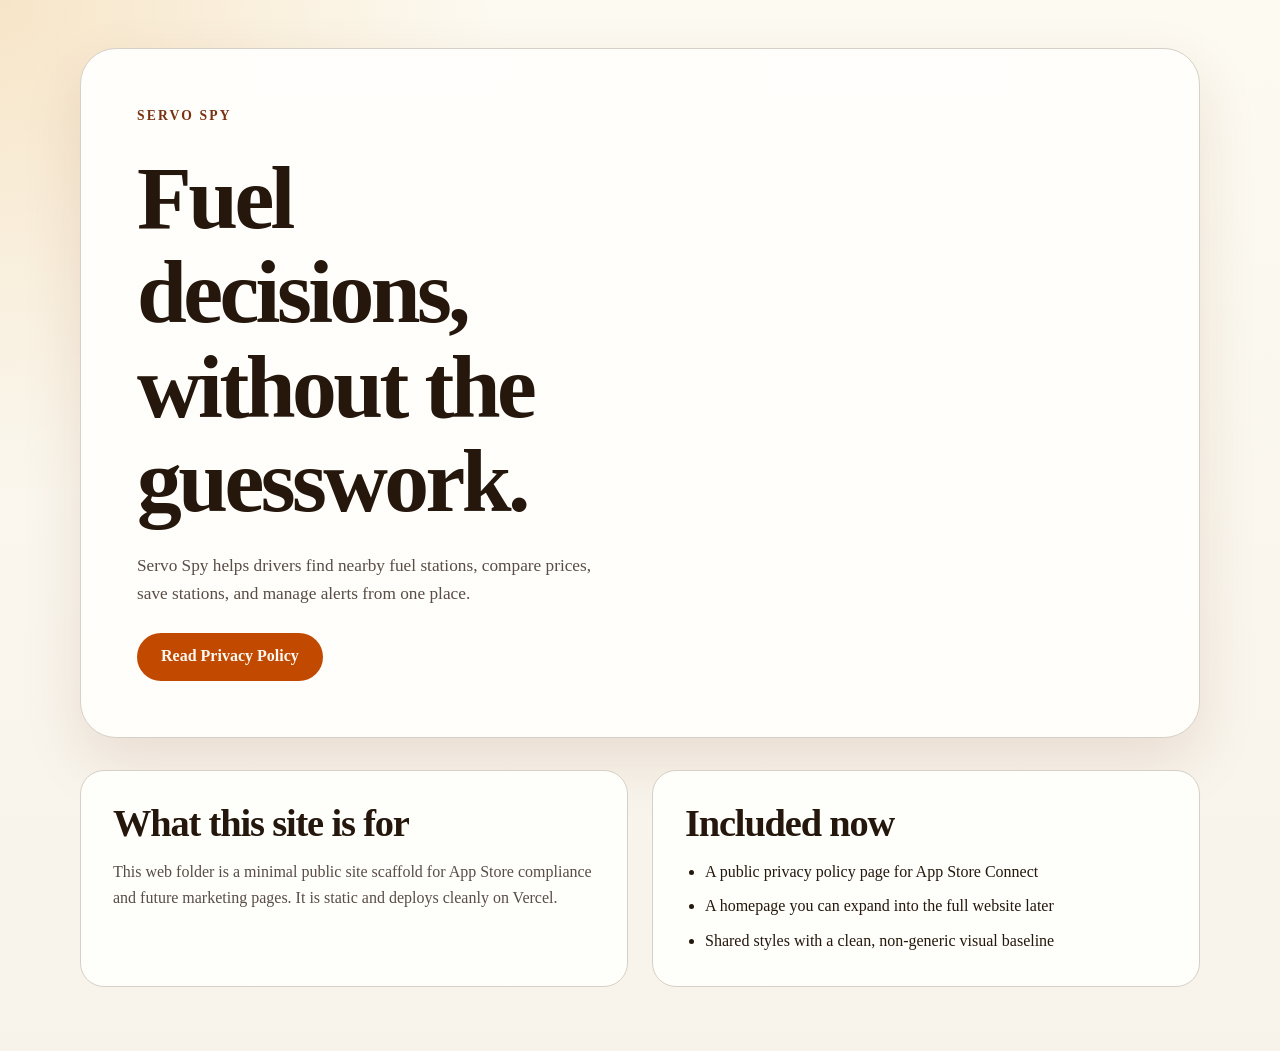
==== index.html @ 7a02cd4e "chore: scaffold static site and privacy policy" ====
<!doctype html>
<html lang="en">
  <head>
    <meta charset="utf-8" />
    <meta name="viewport" content="width=device-width, initial-scale=1" />
    <title>Servo Spy</title>
    <meta
      name="description"
      content="Servo Spy helps drivers find nearby fuel stations, compare prices, save favourites, and manage alerts."
    />
    <link rel="stylesheet" href="./styles.css" />
  </head>
  <body>
    <div class="page-shell">
      <header class="hero">
        <p class="eyebrow">Servo Spy</p>
        <h1>Fuel decisions, without the guesswork.</h1>
        <p class="lede">  
          Servo Spy helps drivers find nearby fuel stations, compare prices, save stations, and manage
          alerts from one place.
        </p>
        <div class="hero-actions">
          <a class="button button-primary" href="./privacy.html">Read Privacy Policy</a>
        </div>
      </header>

      <main class="content-grid">
        <section class="card">
          <h2>What this site is for</h2>
          <p>
            This web folder is a minimal public site scaffold for App Store compliance and future
            marketing pages. It is static and deploys cleanly on Vercel.
          </p>
        </section>

        <section class="card">
          <h2>Included now</h2>
          <ul class="list">
            <li>A public privacy policy page for App Store Connect</li>
            <li>A homepage you can expand into the full website later</li>
            <li>Shared styles with a clean, non-generic visual baseline</li>
          </ul>
        </section>
      </main>
    </div>
  </body>
</html>
---- styles.css ----
:root {
  color-scheme: light;
  --bg: oklch(0.98 0.01 95);
  --surface: oklch(0.995 0.004 95);
  --surface-strong: oklch(0.94 0.02 84);
  --ink: oklch(0.22 0.03 58);
  --ink-soft: oklch(0.43 0.02 58);
  --line: oklch(0.86 0.015 78);
  --accent: oklch(0.56 0.17 45);
  --accent-deep: oklch(0.41 0.11 42);
  --shadow: 0 24px 60px color-mix(in oklab, var(--accent-deep) 12%, transparent);
  --space-1: 4px;
  --space-2: 8px;
  --space-3: 12px;
  --space-4: 16px;
  --space-5: 24px;
  --space-6: 32px;
  --space-7: 48px;
  --space-8: 64px;
  --radius-sm: 14px;
  --radius-md: 24px;
  --radius-lg: 36px;
  --max: 1120px;
}

* {
  box-sizing: border-box;
}

html {
  background:
    radial-gradient(circle at top left, oklch(0.9 0.06 78 / 0.65), transparent 30%),
    linear-gradient(180deg, oklch(0.985 0.012 94), oklch(0.965 0.012 84));
  min-height: 100%;
}

body {
  margin: 0;
  color: var(--ink);
  font-family: Georgia, "Times New Roman", serif;
  line-height: 1.65;
}

a {
  color: inherit;
}

.page-shell {
  width: min(calc(100% - 32px), var(--max));
  margin: 0 auto;
  padding: var(--space-7) 0 var(--space-8);
}

.page-shell-policy {
  width: min(calc(100% - 32px), 960px);
}

.hero,
.policy-header {
  padding: clamp(28px, 5vw, 56px);
  border: 1px solid var(--line);
  border-radius: var(--radius-lg);
  background:
    linear-gradient(180deg, color-mix(in oklab, var(--surface) 86%, white), var(--surface)),
    var(--surface);
  box-shadow: var(--shadow);
}

.hero {
  display: grid;
  gap: var(--space-5);
}

.eyebrow {
  margin: 0;
  color: var(--accent-deep);
  font-size: 0.85rem;
  font-weight: 700;
  letter-spacing: 0.16em;
  text-transform: uppercase;
}

h1,
h2,
h3 {
  margin: 0;
  font-weight: 700;
  line-height: 1.05;
}

h1 {
  max-width: 11ch;
  font-size: clamp(3rem, 7vw, 6rem);
  letter-spacing: -0.04em;
}

h2 {
  font-size: clamp(1.7rem, 3vw, 2.4rem);
  letter-spacing: -0.03em;
}

h3 {
  font-size: 1.1rem;
  margin-top: var(--space-5);
}

.lede {
  max-width: 56ch;
  margin: 0;
  color: var(--ink-soft);
  font-size: 1.08rem;
}

.hero-actions {
  display: flex;
  flex-wrap: wrap;
  gap: var(--space-3);
}

.button {
  display: inline-flex;
  align-items: center;
  justify-content: center;
  min-height: 48px;
  padding: 0 var(--space-5);
  border-radius: 999px;
  text-decoration: none;
  font-weight: 700;
}

.button-primary {
  background: var(--accent);
  color: oklch(0.98 0.01 90);
}

.content-grid {
  display: grid;
  grid-template-columns: repeat(auto-fit, minmax(280px, 1fr));
  gap: var(--space-5);
  margin-top: var(--space-6);
}

.card {
  padding: var(--space-6);
  border: 1px solid var(--line);
  border-radius: var(--radius-md);
  background: color-mix(in oklab, var(--surface) 92%, white);
}

.card p,
.policy p,
.policy li {
  max-width: 72ch;
  color: var(--ink-soft);
}

.list {
  margin: var(--space-4) 0 0;
  padding-left: 1.25rem;
}

.list li + li {
  margin-top: var(--space-2);
}

.policy-layout {
  margin-top: var(--space-6);
}

.policy {
  display: grid;
  gap: var(--space-6);
  padding: clamp(28px, 4vw, 48px);
  border: 1px solid var(--line);
  border-radius: var(--radius-lg);
  background: color-mix(in oklab, var(--surface) 95%, white);
  box-shadow: var(--shadow);
}

.policy section {
  display: grid;
  gap: var(--space-3);
}

.policy-meta {
  margin-top: var(--space-2);
}

.back-link {
  text-decoration: none;
  font-weight: 700;
}

.note {
  font-size: 0.96rem;
}

@media (max-width: 720px) {
  .page-shell {
    width: min(calc(100% - 20px), var(--max));
    padding: var(--space-5) 0 var(--space-7);
  }

  .hero,
  .policy-header,
  .policy,
  .card {
    padding: 24px;
    border-radius: 28px;
  }

  h1 {
    max-width: 12ch;
    font-size: clamp(2.5rem, 14vw, 4rem);
  }
}
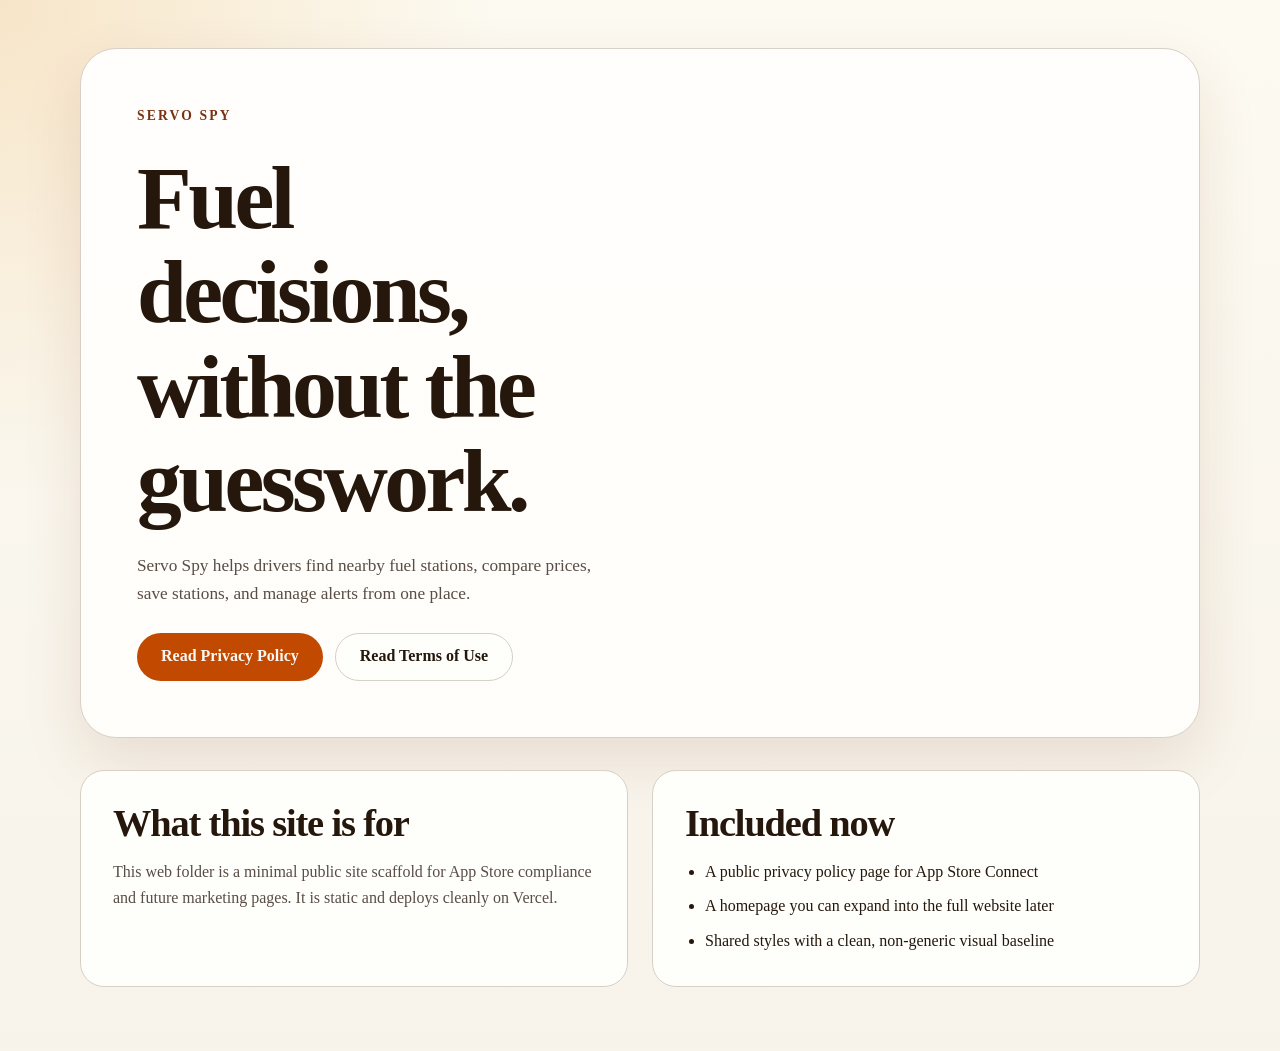
==== commit 5f601526: "feat: add terms of use page" ====
--- a/index.html
+++ b/index.html
@@ -21,6 +21,7 @@
         </p>
         <div class="hero-actions">
           <a class="button button-primary" href="./privacy.html">Read Privacy Policy</a>
+          <a class="button button-secondary" href="./terms.html">Read Terms of Use</a>
         </div>
       </header>
 
--- a/styles.css
+++ b/styles.css
@@ -133,6 +133,12 @@
   color: oklch(0.98 0.01 90);
 }
 
+.button-secondary {
+  border: 1px solid var(--line);
+  background: color-mix(in oklab, var(--surface) 92%, white);
+  color: var(--ink);
+}
+
 .content-grid {
   display: grid;
   grid-template-columns: repeat(auto-fit, minmax(280px, 1fr));
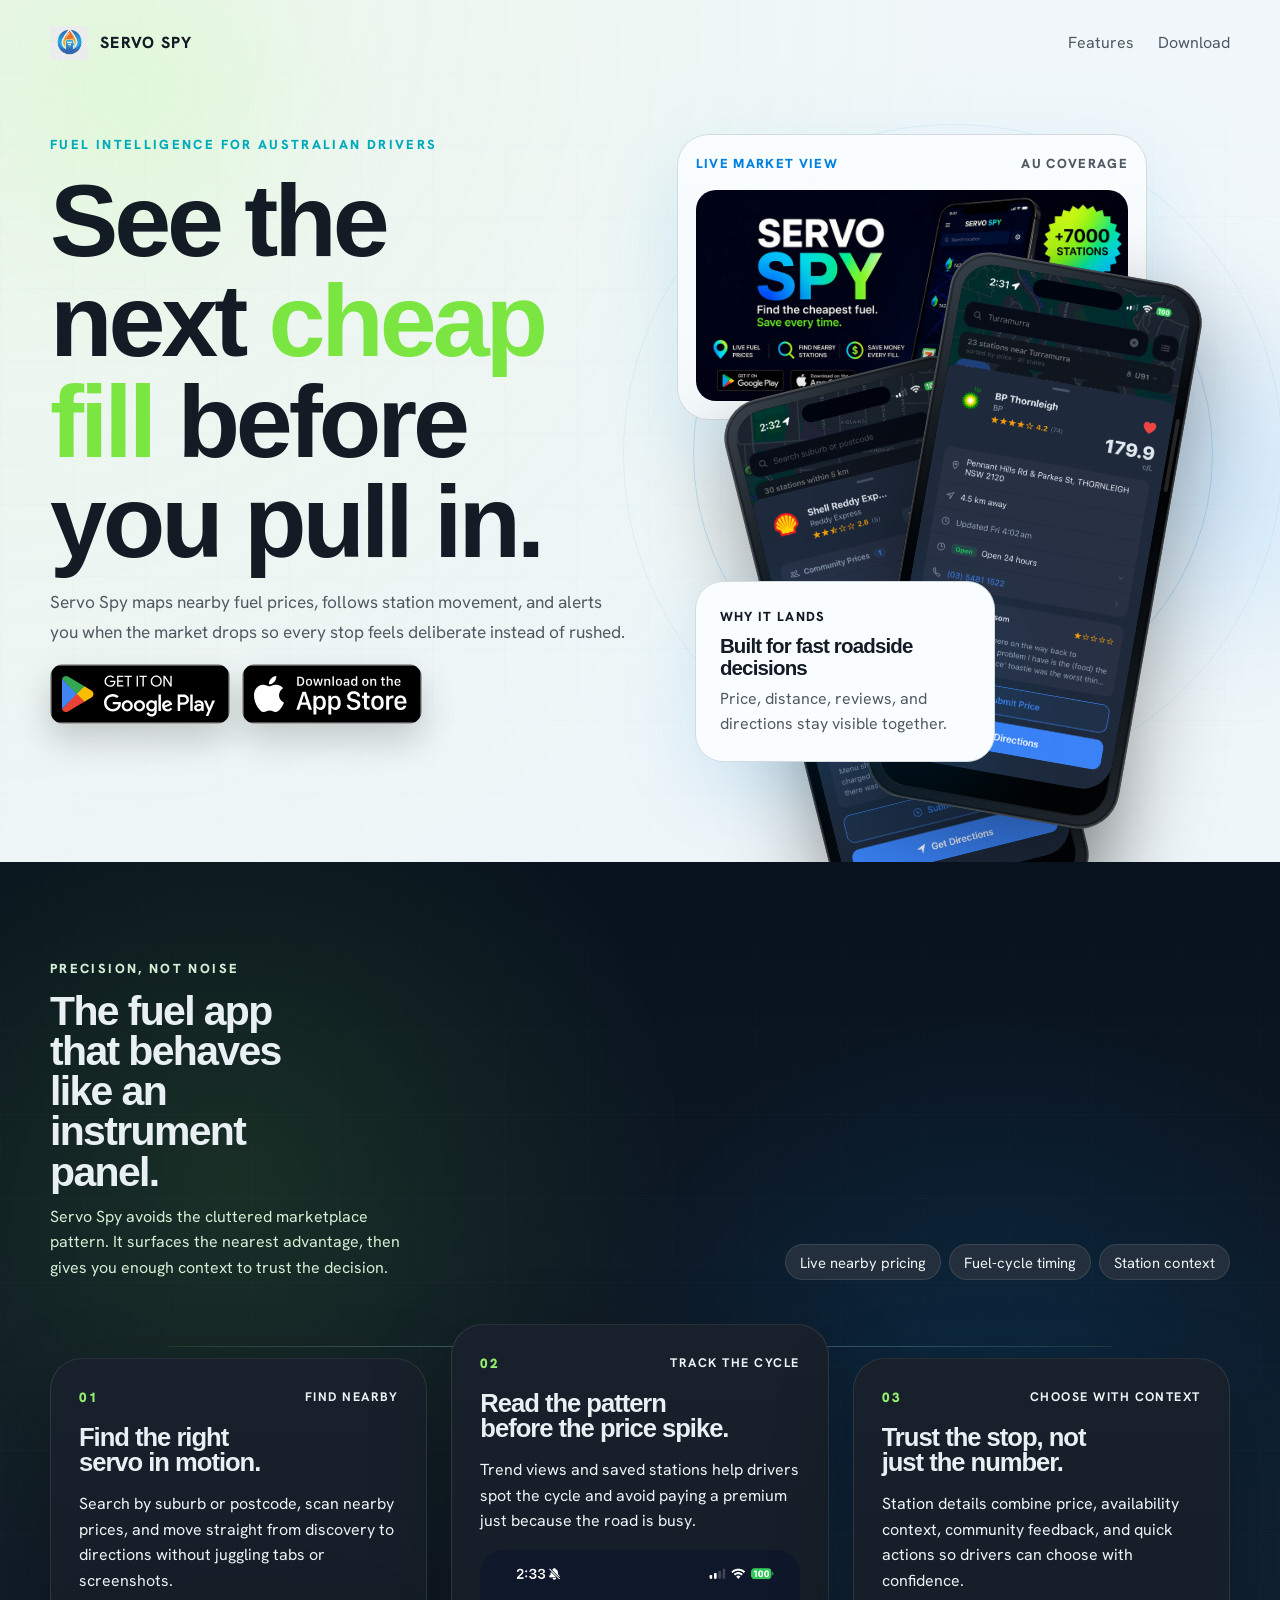
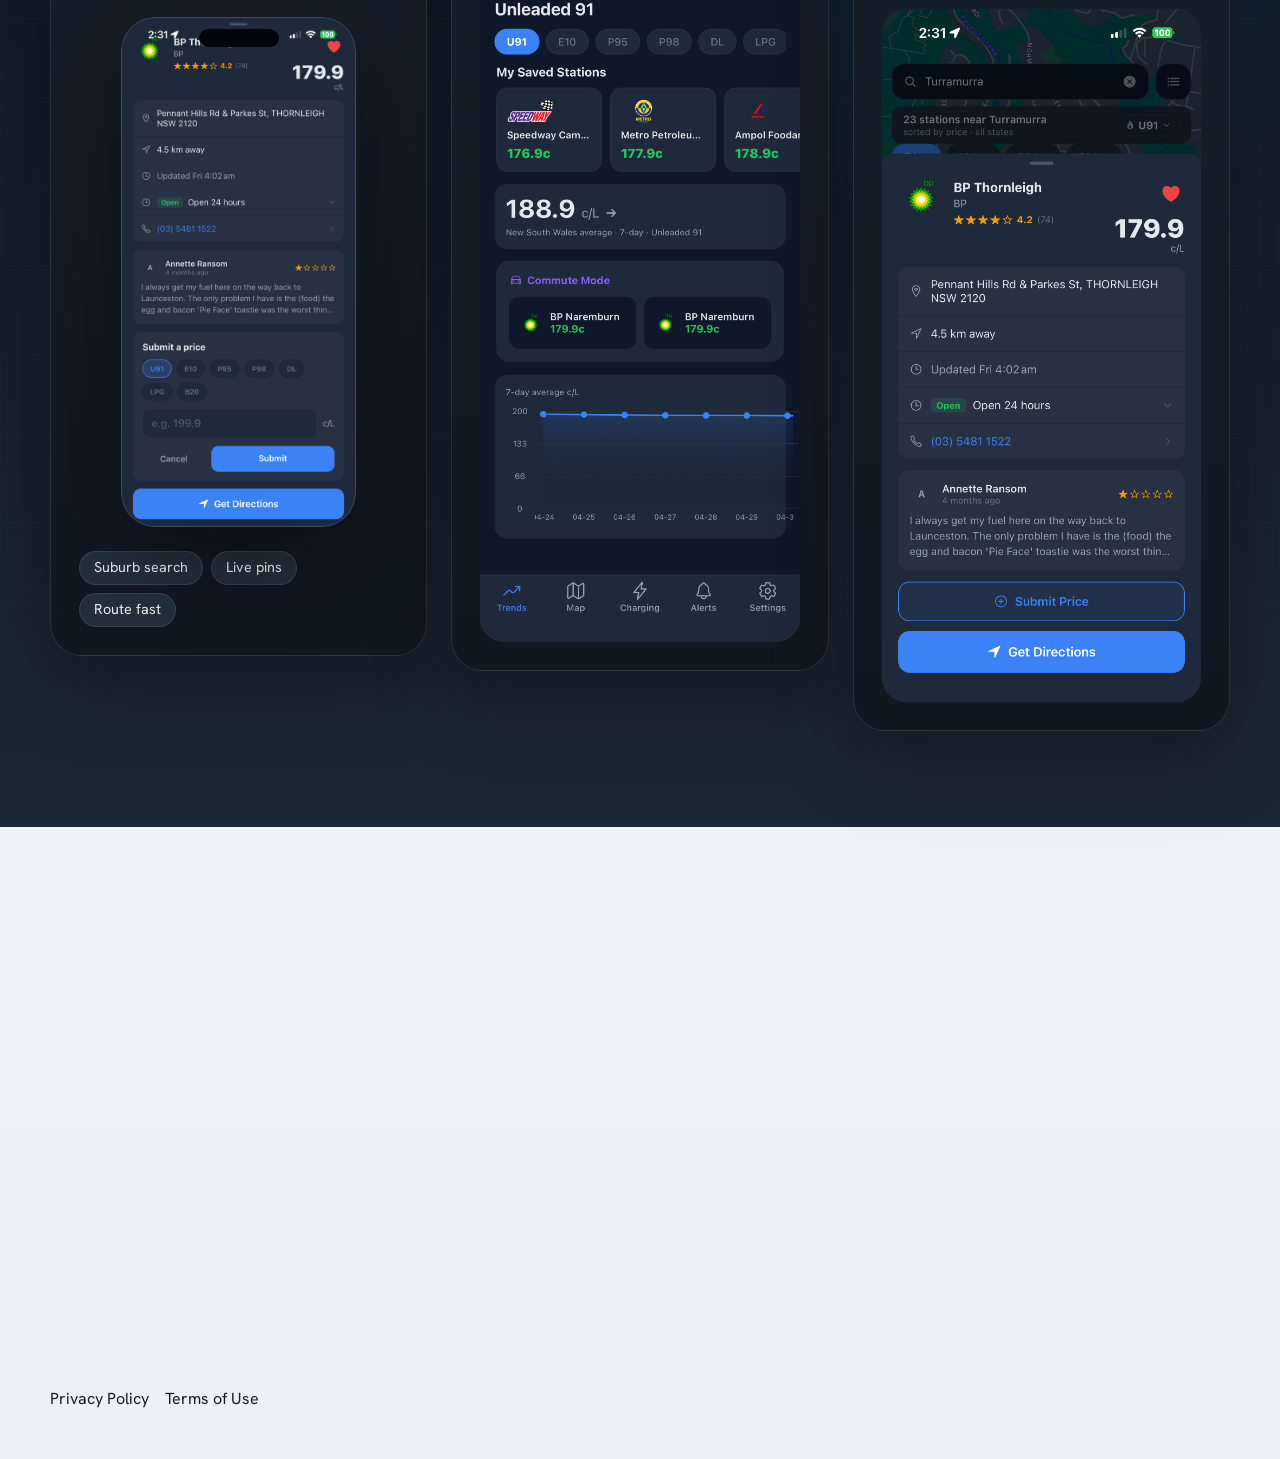
==== commit c0d0ff4a: "Build Servo Spy landing page" ====
--- a/index.html
+++ b/index.html
@@ -3,46 +3,252 @@
   <head>
     <meta charset="utf-8" />
     <meta name="viewport" content="width=device-width, initial-scale=1" />
-    <title>Servo Spy</title>
+    <title>Servo Spy | Find Cheaper Fuel Across Australia</title>
     <meta
       name="description"
-      content="Servo Spy helps drivers find nearby fuel stations, compare prices, save favourites, and manage alerts."
+      content="Servo Spy helps Australian drivers compare nearby fuel prices, watch market movement, and catch price drops before the next fill."
+    />
+    <meta property="og:title" content="Servo Spy" />
+    <meta
+      property="og:description"
+      content="Fuel intelligence for Australian drivers. Compare nearby stations, track price movement, and save on every fill."
+    />
+    <meta property="og:image" content="./media/cover-graph.png" />
+    <link rel="preconnect" href="https://fonts.googleapis.com" />
+    <link rel="preconnect" href="https://fonts.gstatic.com" crossorigin />
+    <link
+      href="https://fonts.googleapis.com/css2?family=Archivo+Expanded:wght@600;700;800&amp;family=Hanken+Grotesk:wght@400;500;600;700;800&amp;display=swap"
+      rel="stylesheet"
     />
     <link rel="stylesheet" href="./styles.css" />
   </head>
-  <body>
-    <div class="page-shell">
-      <header class="hero">
-        <p class="eyebrow">Servo Spy</p>
-        <h1>Fuel decisions, without the guesswork.</h1>
-        <p class="lede">  
-          Servo Spy helps drivers find nearby fuel stations, compare prices, save stations, and manage
-          alerts from one place.
-        </p>
-        <div class="hero-actions">
-          <a class="button button-primary" href="./privacy.html">Read Privacy Policy</a>
-          <a class="button button-secondary" href="./terms.html">Read Terms of Use</a>
-        </div>
-      </header>
-
-      <main class="content-grid">
-        <section class="card">
-          <h2>What this site is for</h2>
-          <p>
-            This web folder is a minimal public site scaffold for App Store compliance and future
-            marketing pages. It is static and deploys cleanly on Vercel.
+  <body class="landing-body">
+    <div class="site-chrome" aria-hidden="true">
+      <div class="site-glow site-glow-a"></div>
+      <div class="site-glow site-glow-b"></div>
+      <div class="site-grid"></div>
+    </div>
+
+    <header class="topbar page-shell">
+      <a class="brand" href="./index.html" aria-label="Servo Spy home">
+        <img src="./media/servo-logo.png" alt="" />
+        <span>SERVO SPY</span>
+      </a>
+      <nav class="topnav" aria-label="Primary">
+        <a href="#features">Features</a>
+        <a href="#download">Download</a>
+      </nav>
+    </header>
+
+    <main>
+      <section class="hero page-shell">
+        <div class="hero-copy" data-reveal>
+          <p class="eyebrow">Fuel intelligence for Australian drivers</p>
+          <h1>
+            See the next
+            <span class="accent-line">cheap fill</span>
+            before you pull in.
+          </h1>
+          <p class="lede">
+            Servo Spy maps nearby fuel prices, follows station movement, and alerts you when the
+            market drops so every stop feels deliberate instead of rushed.
           </p>
-        </section>
-
-        <section class="card">
-          <h2>Included now</h2>
-          <ul class="list">
-            <li>A public privacy policy page for App Store Connect</li>
-            <li>A homepage you can expand into the full website later</li>
-            <li>Shared styles with a clean, non-generic visual baseline</li>
-          </ul>
-        </section>
-      </main>
-    </div>
+
+          <div class="store-group" id="download">
+            <a
+              class="store-badge-link"
+              href="https://play.google.com/store/apps/details?id=com.servostation.app"
+              target="_blank"
+              rel="noreferrer"
+              aria-label="Get Servo Spy on Google Play"
+            >
+              <img src="./badges/playstore.svg" alt="Get it on Google Play" />
+            </a>
+            <a
+              class="store-badge-link"
+              href="#app-store"
+              aria-label="Download Servo Spy on the App Store"
+              title="Replace with the final App Store listing URL before launch"
+            >
+              <img src="./badges/appstore.svg" alt="Download on the App Store" />
+            </a>
+          </div>
+        </div>
+
+        <div class="hero-visual" data-tilt data-reveal>
+          <div class="hero-orbit orbit-a"></div>
+          <div class="hero-orbit orbit-b"></div>
+
+          <article class="signal-card signal-card-cover">
+            <div class="signal-header">
+              <span class="signal-pill">Live market view</span>
+              <span class="signal-meta">AU coverage</span>
+            </div>
+            <img src="./media/cover-graph.png" alt="Servo Spy cover graphic" />
+          </article>
+
+          <div class="hero-device-stage" aria-hidden="true">
+            <figure class="device-shell device-shell-left">
+              <div class="device-rail"></div>
+              <div class="device-notch"></div>
+              <div class="device-screen">
+                <img
+                  src="./media/screen-community-price.png"
+                  alt="Servo Spy screen showing community fuel prices and station information"
+                />
+              </div>
+            </figure>
+
+            <figure class="device-shell device-shell-right">
+              <div class="device-rail"></div>
+              <div class="device-notch"></div>
+              <div class="device-screen">
+                <img
+                  src="./media/screen-station-detail.png"
+                  alt="Servo Spy station detail screen showing pricing, reviews, and directions"
+                />
+              </div>
+            </figure>
+          </div>
+
+          <div class="micro-card micro-card-trust">
+            <span class="micro-label">Why it lands</span>
+            <strong>Built for fast roadside decisions</strong>
+            <p>Price, distance, reviews, and directions stay visible together.</p>
+          </div>
+        </div>
+      </section>
+
+      <section class="section section-dark" id="features">
+        <div class="page-shell feature-intro feature-intro-compact" data-reveal>
+          <div class="feature-intro-copy">
+            <p class="eyebrow">Precision, not noise</p>
+            <h2>The fuel app that behaves like an instrument panel.</h2>
+            <p>
+              Servo Spy avoids the cluttered marketplace pattern. It surfaces the nearest
+              advantage, then gives you enough context to trust the decision.
+            </p>
+          </div>
+          <div class="feature-intro-points" aria-hidden="true">
+            <span>Live nearby pricing</span>
+            <span>Fuel-cycle timing</span>
+            <span>Station context</span>
+          </div>
+        </div>
+
+        <div class="page-shell feature-sequence" data-reveal>
+          <div class="feature-sequence-line" aria-hidden="true"></div>
+
+          <article class="feature-step feature-step-map">
+            <div class="feature-step-head">
+              <span class="feature-step-num">01</span>
+              <span class="feature-step-tag">Find nearby</span>
+            </div>
+            <h3>Find the right servo in motion.</h3>
+            <p>
+              Search by suburb or postcode, scan nearby prices, and move straight from discovery
+              to directions without juggling tabs or screenshots.
+            </p>
+            <figure class="feature-phone-frame">
+              <div class="device device-phone">
+                <div class="device-chrome"></div>
+                <img
+                  src="./media/screen-map-search.png"
+                  alt="Servo Spy map search screen with nearby station prices"
+                />
+              </div>
+            </figure>
+            <div class="feature-step-footer">
+              <span>Suburb search</span>
+              <span>Live pins</span>
+              <span>Route fast</span>
+            </div>
+          </article>
+
+          <article class="feature-step feature-step-trends">
+            <div class="feature-step-head">
+              <span class="feature-step-num">02</span>
+              <span class="feature-step-tag">Track the cycle</span>
+            </div>
+            <h3>Read the pattern before the price spike.</h3>
+            <p>
+              Trend views and saved stations help drivers spot the cycle and avoid paying a
+              premium just because the road is busy.
+            </p>
+            <div class="feature-tablet-frame">
+              <img
+                src="./media/screen-trends.png"
+                alt="Servo Spy trends screen showing saved stations and pricing trends"
+              />
+            </div>
+          </article>
+
+          <article class="feature-step feature-step-map">
+            <div class="feature-step-head">
+              <span class="feature-step-num">03</span>
+              <span class="feature-step-tag">Choose with context</span>
+            </div>
+            <h3>Trust the stop, not just the number.</h3>
+            <p>
+              Station details combine price, availability context, community feedback, and quick
+              actions so drivers can choose with confidence.
+            </p>
+           
+            <div class="feature-mini-shot">
+              <img
+                src="./media/screen-station-detail.png"
+                alt="Servo Spy station detail screen showing pricing, reviews, and directions"
+              />
+            </div>
+          </article>
+        </div>
+      </section>
+
+      <section class="cta-section" id="download">
+        <div class="page-shell download-stage">
+        
+
+          <div class="cta-shell" data-reveal>
+            <div class="cta-copy">
+              <p class="eyebrow">Download Servo Spy</p>
+              <h2>Fuel savings feel better when the decision is already made.</h2>
+              <p class="lede">
+                Put live prices, station context, and price-drop awareness in your pocket before
+                the next refill.
+              </p>
+            </div>
+            <div class="cta-actions">
+              <a
+                class="store-badge-link"
+                href="https://play.google.com/store/apps/details?id=com.servostation.app"
+                target="_blank"
+                rel="noreferrer"
+                aria-label="Get Servo Spy on Google Play"
+              >
+                <img src="./badges/playstore.svg" alt="Get it on Google Play" />
+              </a>
+              <a
+                class="store-badge-link"
+                href="#app-store"
+                aria-label="Download Servo Spy on the App Store"
+                title="Replace with the final App Store listing URL before launch"
+              >
+                <img src="./badges/appstore.svg" alt="Download on the App Store" />
+              </a>
+            </div>
+          </div>
+        </div>
+      </section>
+    </main>
+
+    <footer class="footer page-shell">
+      
+      <nav class="footer-nav" aria-label="Legal">
+        <a href="./privacy.html">Privacy Policy</a>
+        <a href="./terms.html">Terms of Use</a>
+      </nav>
+    </footer>
+
+    <script src="./landing.js"></script>
   </body>
 </html>
--- a/styles.css
+++ b/styles.css
@@ -1,14 +1,25 @@
 :root {
   color-scheme: light;
-  --bg: oklch(0.98 0.01 95);
-  --surface: oklch(0.995 0.004 95);
-  --surface-strong: oklch(0.94 0.02 84);
-  --ink: oklch(0.22 0.03 58);
-  --ink-soft: oklch(0.43 0.02 58);
-  --line: oklch(0.86 0.015 78);
-  --accent: oklch(0.56 0.17 45);
-  --accent-deep: oklch(0.41 0.11 42);
-  --shadow: 0 24px 60px color-mix(in oklab, var(--accent-deep) 12%, transparent);
+  --bg: oklch(0.972 0.008 228);
+  --bg-soft: oklch(0.955 0.01 228);
+  --surface: oklch(0.992 0.004 228);
+  --surface-strong: oklch(0.27 0.03 252);
+  --surface-stronger: oklch(0.18 0.028 252);
+  --surface-panel: oklch(0.22 0.024 252);
+  --ink: oklch(0.22 0.022 250);
+  --ink-soft: oklch(0.46 0.018 248);
+  --ink-inverse: oklch(0.95 0.01 220);
+  --line: oklch(0.87 0.011 228);
+  --line-strong: oklch(0.38 0.026 248 / 0.55);
+  --petrol-blue: oklch(0.58 0.19 244);
+  --signal-green: oklch(0.83 0.22 137);
+  --signal-orange: oklch(0.73 0.19 58);
+  --signal-lime: oklch(0.89 0.2 128);
+  --shadow-soft: 0 30px 80px color-mix(in oklab, var(--petrol-blue) 13%, transparent);
+  --shadow-panel: 0 28px 90px color-mix(in oklab, black 36%, transparent);
+  --radius-sm: 18px;
+  --radius-md: 28px;
+  --radius-lg: 40px;
   --space-1: 4px;
   --space-2: 8px;
   --space-3: 12px;
@@ -17,10 +28,8 @@
   --space-6: 32px;
   --space-7: 48px;
   --space-8: 64px;
-  --radius-sm: 14px;
-  --radius-md: 24px;
-  --radius-lg: 36px;
-  --max: 1120px;
+  --space-9: 96px;
+  --max: 1180px;
 }
 
 * {
@@ -28,145 +37,885 @@
 }
 
 html {
+  min-height: 100%;
+  scroll-behavior: smooth;
   background:
-    radial-gradient(circle at top left, oklch(0.9 0.06 78 / 0.65), transparent 30%),
-    linear-gradient(180deg, oklch(0.985 0.012 94), oklch(0.965 0.012 84));
-  min-height: 100%;
+    radial-gradient(circle at top left, color-mix(in oklab, var(--signal-lime) 10%, transparent), transparent 30%),
+    linear-gradient(180deg, var(--bg), var(--bg-soft));
 }
 
 body {
   margin: 0;
+  min-height: 100%;
   color: var(--ink);
-  font-family: Georgia, "Times New Roman", serif;
-  line-height: 1.65;
+  font-family: "Hanken Grotesk", sans-serif;
+  line-height: 1.6;
+  background: transparent;
+}
+
+img {
+  display: block;
+  max-width: 100%;
 }
 
 a {
   color: inherit;
-}
-
-.page-shell {
-  width: min(calc(100% - 32px), var(--max));
-  margin: 0 auto;
-  padding: var(--space-7) 0 var(--space-8);
-}
-
-.page-shell-policy {
-  width: min(calc(100% - 32px), 960px);
-}
-
-.hero,
-.policy-header {
-  padding: clamp(28px, 5vw, 56px);
-  border: 1px solid var(--line);
-  border-radius: var(--radius-lg);
-  background:
-    linear-gradient(180deg, color-mix(in oklab, var(--surface) 86%, white), var(--surface)),
-    var(--surface);
-  box-shadow: var(--shadow);
-}
-
-.hero {
-  display: grid;
-  gap: var(--space-5);
-}
-
-.eyebrow {
-  margin: 0;
-  color: var(--accent-deep);
-  font-size: 0.85rem;
-  font-weight: 700;
-  letter-spacing: 0.16em;
-  text-transform: uppercase;
 }
 
 h1,
 h2,
 h3 {
   margin: 0;
+  font-family: "Archivo Expanded", sans-serif;
   font-weight: 700;
-  line-height: 1.05;
-}
-
-h1 {
-  max-width: 11ch;
-  font-size: clamp(3rem, 7vw, 6rem);
+  line-height: 0.98;
   letter-spacing: -0.04em;
-}
-
-h2 {
-  font-size: clamp(1.7rem, 3vw, 2.4rem);
-  letter-spacing: -0.03em;
-}
-
-h3 {
-  font-size: 1.1rem;
-  margin-top: var(--space-5);
+  text-wrap: balance;
+}
+
+p {
+  margin: 0;
+}
+
+.page-shell {
+  position: relative;
+  width: min(calc(100% - 32px), var(--max));
+  margin: 0 auto;
+}
+
+.landing-body {
+  overflow-x: clip;
+}
+
+.site-chrome {
+  position: fixed;
+  inset: 0;
+  z-index: -1;
+  overflow: clip;
+  pointer-events: none;
+}
+
+.site-glow {
+  position: absolute;
+  border-radius: 999px;
+  filter: blur(42px);
+  opacity: 0.7;
+}
+
+.site-glow-a {
+  top: -120px;
+  left: -80px;
+  width: 420px;
+  height: 420px;
+  background: radial-gradient(circle, color-mix(in oklab, var(--signal-green) 30%, white), transparent 70%);
+}
+
+.site-glow-b {
+  top: 30%;
+  right: -140px;
+  width: 420px;
+  height: 420px;
+  background: radial-gradient(circle, color-mix(in oklab, var(--petrol-blue) 28%, white), transparent 72%);
+}
+
+.site-grid {
+  position: absolute;
+  inset: 0;
+  background-image:
+    linear-gradient(color-mix(in oklab, var(--petrol-blue) 10%, transparent) 1px, transparent 1px),
+    linear-gradient(90deg, color-mix(in oklab, var(--petrol-blue) 8%, transparent) 1px, transparent 1px);
+  background-size: 72px 72px;
+  opacity: 0.16;
+  mask-image: linear-gradient(180deg, transparent, black 18%, black 76%, transparent);
+}
+
+.topbar {
+  display: flex;
+  align-items: center;
+  justify-content: space-between;
+  gap: var(--space-5);
+  padding-top: var(--space-5);
+}
+
+.brand {
+  display: inline-flex;
+  align-items: center;
+  gap: var(--space-3);
+  text-decoration: none;
+  font-weight: 800;
+  letter-spacing: 0.08em;
+}
+
+.brand img {
+  width: 38px;
+  height: 38px;
+  object-fit: contain;
+}
+
+.topnav {
+  display: inline-flex;
+  align-items: center;
+  gap: var(--space-5);
+  color: var(--ink-soft);
+}
+
+.topnav a {
+  text-decoration: none;
+}
+
+.hero {
+  display: grid;
+  grid-template-columns: minmax(0, 1.02fr) minmax(320px, 0.98fr);
+  gap: clamp(28px, 4vw, 56px);
+  align-items: start;
+  padding: clamp(40px, 6vw, 72px) 0 clamp(52px, 7vw, 88px);
+}
+
+.hero-copy {
+  display: grid;
+  gap: var(--space-4);
+}
+
+.eyebrow {
+  color: color-mix(in oklab, var(--petrol-blue) 64%, var(--signal-green));
+  font-size: 0.82rem;
+  font-weight: 800;
+  letter-spacing: 0.18em;
+  text-transform: uppercase;
+}
+
+.hero h1,
+.policy-header h1 {
+  max-width: 10ch;
+  font-size: clamp(3.6rem, 8vw, 7.2rem);
+}
+
+.accent-line {
+  color: var(--signal-green);
 }
 
 .lede {
-  max-width: 56ch;
-  margin: 0;
+  max-width: 60ch;
   color: var(--ink-soft);
   font-size: 1.08rem;
-}
-
-.hero-actions {
+  line-height: 1.72;
+}
+
+.store-group,
+.cta-actions {
   display: flex;
   flex-wrap: wrap;
   gap: var(--space-3);
 }
 
-.button {
+.store-badge-link {
+  display: inline-flex;
+  border-radius: 14px;
+  box-shadow: 0 16px 34px color-mix(in oklab, black 18%, transparent);
+  transition: transform 180ms ease, box-shadow 180ms ease;
+}
+
+.store-badge-link:hover,
+.store-badge-link:focus-visible {
+  transform: translateY(-2px);
+  box-shadow: 0 22px 40px color-mix(in oklab, black 24%, transparent);
+}
+
+.store-badge-link img {
+  width: 180px;
+  height: auto;
+  border-radius: 14px;
+}
+
+.kicker,
+.signal-pill,
+.signal-meta,
+.micro-label {
+  font-size: 0.82rem;
+  font-weight: 800;
+  letter-spacing: 0.1em;
+  text-transform: uppercase;
+}
+
+.hero-visual {
+  position: relative;
+  min-height: 640px;
+  padding-top: 6px;
+  transform-style: preserve-3d;
+}
+
+.hero-orbit {
+  position: absolute;
+  inset: 50% auto auto 50%;
+  border: 1px solid color-mix(in oklab, var(--petrol-blue) 18%, transparent);
+  border-radius: 999px;
+  transform: translate(-50%, -50%);
+}
+
+.orbit-a {
+  width: 520px;
+  height: 520px;
+}
+
+.orbit-b {
+  width: 660px;
+  height: 660px;
+  opacity: 0.42;
+}
+
+.signal-card,
+.micro-card,
+.feature-panel,
+.screen-card,
+.cta-shell,
+.policy,
+.policy-header {
+  border: 1px solid color-mix(in oklab, var(--line) 88%, white);
+  box-shadow: var(--shadow-soft);
+}
+
+.signal-card {
+  position: absolute;
+  inset: 0 auto auto 0;
+  width: min(100%, 470px);
+  padding: 18px;
+  border-radius: 32px;
+  background:
+    linear-gradient(180deg, color-mix(in oklab, var(--surface) 88%, white), color-mix(in oklab, var(--bg) 72%, white)),
+    var(--surface);
+  z-index: 1;
+}
+
+.signal-card-cover img {
+  margin-top: var(--space-4);
+  border-radius: 20px;
+}
+
+.signal-header {
+  display: flex;
+  align-items: center;
+  justify-content: space-between;
+  gap: var(--space-3);
+}
+
+.signal-pill {
+  color: var(--petrol-blue);
+}
+
+.signal-meta {
+  color: var(--ink-soft);
+}
+
+.device img,
+.tablet-frame img,
+.screen-card img {
+  width: 100%;
+  height: 100%;
+  object-fit: cover;
+}
+
+.device {
+  position: absolute;
+  overflow: hidden;
+  border-radius: 34px;
+  background: linear-gradient(180deg, oklch(0.14 0.02 252), oklch(0.1 0.016 252));
+  box-shadow: var(--shadow-panel);
+}
+
+.device::before {
+  content: "";
+  position: absolute;
+  inset: 0;
+  border: 1px solid color-mix(in oklab, white 16%, transparent);
+  border-radius: inherit;
+  pointer-events: none;
+}
+
+.device-phone {
+  width: min(280px, 34vw);
+  aspect-ratio: 1179 / 2556;
+}
+
+.device-chrome {
+  position: absolute;
+  top: 12px;
+  left: 50%;
+  z-index: 1;
+  width: 34%;
+  height: 18px;
+  border-radius: 999px;
+  background: color-mix(in oklab, black 82%, var(--petrol-blue));
+  transform: translateX(-50%);
+}
+
+.hero-device-stage {
+  position: absolute;
+  right: 4px;
+  top: 102px;
+  width: min(100%, 560px);
+  height: 470px;
+  z-index: 2;
+}
+
+.device-shell {
+  position: absolute;
+  overflow: hidden;
+  width: 255px;
+  aspect-ratio: 1179 / 2556;
+  padding: 12px;
+  border-radius: 40px;
+  background:
+    linear-gradient(145deg, oklch(0.38 0.02 250), oklch(0.08 0.01 250) 48%, oklch(0.28 0.015 248));
+  box-shadow:
+    inset 0 0 0 1px color-mix(in oklab, white 24%, transparent),
+    inset 0 0 0 4px color-mix(in oklab, black 30%, transparent),
+    0 34px 90px color-mix(in oklab, black 38%, transparent);
+}
+
+.device-shell::after {
+  content: "";
+  position: absolute;
+  inset: 1px;
+  border-radius: inherit;
+  border: 1px solid color-mix(in oklab, white 16%, transparent);
+  pointer-events: none;
+}
+
+.device-shell-left {
+  left: 66px;
+  top: 118px;
+  transform: rotate(-14deg);
+}
+
+.device-shell-right {
+  right: 24px;
+  top: 12px;
+  transform: rotate(10deg);
+}
+
+.device-rail {
+  position: absolute;
+  top: 132px;
+  right: 5px;
+  width: 4px;
+  height: 74px;
+  border-radius: 999px;
+  background: color-mix(in oklab, white 18%, transparent);
+  opacity: 0.75;
+}
+
+.device-notch {
+  position: absolute;
+  top: 18px;
+  left: 50%;
+  z-index: 1;
+  width: 36%;
+  height: 18px;
+  border-radius: 999px;
+  background: color-mix(in oklab, black 82%, var(--petrol-blue));
+  transform: translateX(-50%);
+}
+
+.device-screen {
+  position: relative;
+  overflow: hidden;
+  width: 100%;
+  height: 100%;
+  border-radius: 30px;
+  background: oklch(0.09 0.01 250);
+  box-shadow: inset 0 0 0 1px color-mix(in oklab, white 10%, transparent);
+}
+
+.device-screen img {
+  border-radius: 30px;
+}
+
+.micro-card {
+  position: absolute;
+  left: 18px;
+  bottom: 12px;
+  width: min(100%, 300px);
+  display: grid;
+  gap: var(--space-2);
+  padding: var(--space-5);
+  border-radius: 28px;
+  background: color-mix(in oklab, var(--surface) 94%, white);
+  z-index: 3;
+}
+
+.micro-card strong {
+  font-family: "Archivo Expanded", sans-serif;
+  font-size: 1.28rem;
+  letter-spacing: -0.04em;
+  line-height: 1.04;
+}
+
+.micro-card p {
+  color: var(--ink-soft);
+}
+
+.section {
+  padding: var(--space-9) 0;
+}
+
+.section-dark {
+  position: relative;
+  background:
+    radial-gradient(circle at 18% 20%, color-mix(in oklab, var(--signal-green) 12%, transparent), transparent 28%),
+    radial-gradient(circle at 78% 36%, color-mix(in oklab, var(--petrol-blue) 16%, transparent), transparent 30%),
+    linear-gradient(180deg, var(--surface-stronger), var(--surface-strong));
+  color: var(--ink-inverse);
+}
+
+.section-dark::before {
+  content: "";
+  position: absolute;
+  inset: 0;
+  background-image:
+    linear-gradient(color-mix(in oklab, white 6%, transparent) 1px, transparent 1px),
+    linear-gradient(90deg, color-mix(in oklab, white 4%, transparent) 1px, transparent 1px);
+  background-size: 84px 84px;
+  opacity: 0.3;
+  mask-image: linear-gradient(180deg, transparent, black 15%, black 85%, transparent);
+}
+
+.feature-intro,
+.section-heading {
+  display: grid;
+  grid-template-columns: minmax(0, 0.95fr) minmax(280px, 0.75fr);
+  gap: var(--space-5);
+  align-items: center;
+  margin-bottom: var(--space-6);
+}
+
+.feature-intro p:last-child,
+.section-heading p:last-child {
+  max-width: 46ch;
+}
+
+.feature-intro-compact {
+  grid-template-columns: minmax(0, 1fr) auto;
+  align-items: end;
+  padding: 0 0 var(--space-3);
+}
+
+.feature-intro-copy {
+  display: grid;
+  gap: var(--space-3);
+  max-width: 52rem;
+}
+
+.feature-intro-copy p:last-child {
+  max-width: 42ch;
+}
+
+.feature-intro-points {
+  display: flex;
+  flex-wrap: wrap;
+  justify-content: flex-end;
+  gap: var(--space-2);
+}
+
+.feature-intro-points span {
   display: inline-flex;
   align-items: center;
+  min-height: 36px;
+  padding: 0 14px;
+  border-radius: 999px;
+  border: 1px solid color-mix(in oklab, white 10%, transparent);
+  background: color-mix(in oklab, white 4%, var(--surface-strong));
+  color: color-mix(in oklab, var(--ink-inverse) 82%, white);
+  font-size: 0.92rem;
+}
+
+.section-dark .eyebrow,
+.section-dark p,
+.section-dark .kicker,
+.section-dark .evidence-list span {
+  color: color-mix(in oklab, var(--ink-inverse) 80%, var(--signal-green));
+}
+
+.section-dark h2,
+.section-dark h3,
+.section-dark strong {
+  color: var(--ink-inverse);
+}
+
+.feature-intro h2,
+.section-heading h2,
+.cta-shell h2 {
+  max-width: 11ch;
+  font-size: clamp(2rem, 3.2vw, 3.25rem);
+}
+
+.feature-sequence {
+  position: relative;
+  display: grid;
+  grid-template-columns: repeat(3, minmax(0, 1fr));
+  gap: var(--space-5);
+  align-items: start;
+}
+
+.feature-sequence-line {
+  position: absolute;
+  top: 22px;
+  left: 10%;
+  right: 10%;
+  height: 1px;
+  background: linear-gradient(
+    90deg,
+    color-mix(in oklab, var(--signal-green) 28%, transparent),
+    color-mix(in oklab, var(--petrol-blue) 45%, white),
+    color-mix(in oklab, var(--signal-green) 28%, transparent)
+  );
+  opacity: 0.45;
+}
+
+.feature-step {
+  position: relative;
+  z-index: 1;
+  display: grid;
+  gap: var(--space-4);
+  padding: 28px;
+  border-radius: 32px;
+  border: 1px solid color-mix(in oklab, white 10%, transparent);
+  background:
+    linear-gradient(180deg, color-mix(in oklab, white 3%, var(--surface-panel)), color-mix(in oklab, black 8%, var(--surface-panel)));
+  box-shadow: 0 28px 80px color-mix(in oklab, black 28%, transparent);
+}
+
+.feature-step-map {
+  margin-top: 34px;
+}
+
+.feature-step-trust {
+  margin-top: 68px;
+}
+
+.feature-step-head {
+  display: flex;
+  align-items: center;
+  justify-content: space-between;
+  gap: var(--space-3);
+}
+
+.feature-step-num {
+  font-size: 0.84rem;
+  font-weight: 900;
+  letter-spacing: 0.16em;
+  color: color-mix(in oklab, var(--signal-green) 82%, white);
+}
+
+.feature-step-tag {
+  font-size: 0.78rem;
+  font-weight: 700;
+  letter-spacing: 0.12em;
+  text-transform: uppercase;
+  color: color-mix(in oklab, var(--ink-inverse) 74%, white);
+}
+
+.feature-step h3,
+.screen-card h3 {
+  font-size: clamp(1.6rem, 2vw, 2.3rem);
+}
+
+.feature-step p,
+.screen-card-copy p {
+  color: color-mix(in oklab, var(--ink-inverse) 74%, white);
+}
+
+.feature-phone-frame {
+  display: grid;
   justify-content: center;
-  min-height: 48px;
-  padding: 0 var(--space-5);
+  min-height: 318px;
+  margin: var(--space-2) 0;
+}
+
+.feature-phone-frame .device {
+  position: relative;
+  width: min(235px, 100%);
+}
+
+.feature-tablet-frame,
+.feature-mini-shot {
+  overflow: hidden;
+  border-radius: 24px;
+  background: oklch(0.12 0.016 252);
+  box-shadow: inset 0 0 0 1px color-mix(in oklab, white 12%, transparent);
+}
+
+.feature-tablet-frame img,
+.feature-mini-shot img {
+  width: 100%;
+  display: block;
+}
+
+.feature-tablet-frame img {
+  aspect-ratio: 1179 / 2556;
+  object-fit: cover;
+  object-position: top center;
+}
+
+.feature-mini-shot img {
+  aspect-ratio: 1179 / 2556;
+  object-fit: cover;
+  object-position: top center;
+}
+
+.feature-step-footer {
+  display: flex;
+  flex-wrap: wrap;
+  gap: var(--space-2);
+}
+
+.feature-step-footer span {
+  display: inline-flex;
+  align-items: center;
+  min-height: 34px;
+  padding: 0 14px;
   border-radius: 999px;
-  text-decoration: none;
-  font-weight: 700;
-}
-
-.button-primary {
-  background: var(--accent);
-  color: oklch(0.98 0.01 90);
-}
-
-.button-secondary {
-  border: 1px solid var(--line);
-  background: color-mix(in oklab, var(--surface) 92%, white);
-  color: var(--ink);
-}
-
-.content-grid {
-  display: grid;
-  grid-template-columns: repeat(auto-fit, minmax(280px, 1fr));
-  gap: var(--space-5);
-  margin-top: var(--space-6);
-}
-
-.card {
-  padding: var(--space-6);
-  border: 1px solid var(--line);
-  border-radius: var(--radius-md);
-  background: color-mix(in oklab, var(--surface) 92%, white);
-}
-
-.card p,
+  border: 1px solid color-mix(in oklab, white 10%, transparent);
+  background: color-mix(in oklab, white 4%, var(--surface-strong));
+  color: color-mix(in oklab, var(--ink-inverse) 84%, white);
+  font-size: 0.9rem;
+}
+
+.feature-checklist {
+  position: relative;
+  display: grid;
+  grid-template-columns: repeat(3, minmax(0, 1fr));
+  gap: var(--space-3);
+  margin: 0;
+  padding: 0;
+  list-style: none;
+  align-items: stretch;
+}
+
+.feature-checklist::before {
+  content: "";
+  position: absolute;
+  left: 8%;
+  right: 8%;
+  top: 50%;
+  height: 1px;
+  background: linear-gradient(
+    90deg,
+    transparent,
+    color-mix(in oklab, var(--signal-green) 44%, white),
+    color-mix(in oklab, var(--petrol-blue) 48%, white),
+    transparent
+  );
+  opacity: 0.4;
+  transform: translateY(-50%);
+}
+
+.feature-checklist::after {
+  content: "";
+  position: absolute;
+  inset: 12% 18%;
+  border-radius: 999px;
+  background: radial-gradient(
+    circle,
+    color-mix(in oklab, var(--petrol-blue) 18%, transparent),
+    transparent 68%
+  );
+  filter: blur(24px);
+  opacity: 0.55;
+  pointer-events: none;
+}
+
+.feature-checklist li {
+  position: relative;
+  z-index: 1;
+  display: grid;
+  grid-template-rows: auto 1fr;
+  gap: var(--space-2);
+  min-height: 168px;
+  padding: 22px 20px 20px;
+  border-radius: 22px;
+  border: 1px solid color-mix(in oklab, white 10%, transparent);
+  background:
+    linear-gradient(180deg, color-mix(in oklab, white 7%, var(--surface-strong)), color-mix(in oklab, black 6%, var(--surface-strong)));
+  box-shadow:
+    inset 0 1px 0 color-mix(in oklab, white 8%, transparent),
+    0 18px 36px color-mix(in oklab, black 16%, transparent);
+  overflow: hidden;
+  transition:
+    transform 220ms ease,
+    border-color 220ms ease,
+    box-shadow 220ms ease;
+}
+
+.feature-checklist li::before {
+  content: "";
+  position: absolute;
+  top: 16px;
+  right: 16px;
+  width: 10px;
+  height: 10px;
+  border-radius: 999px;
+  background: color-mix(in oklab, var(--signal-green) 78%, white);
+  box-shadow: 0 0 18px color-mix(in oklab, var(--signal-green) 42%, transparent);
+}
+
+.feature-checklist li::after {
+  content: "";
+  position: absolute;
+  inset: 0 auto auto 0;
+  width: 100%;
+  height: 56px;
+  background: linear-gradient(
+    135deg,
+    color-mix(in oklab, white 8%, transparent),
+    transparent 58%
+  );
+  opacity: 0.28;
+  pointer-events: none;
+}
+
+.feature-checklist li:hover {
+  transform: translateY(-4px);
+  border-color: color-mix(in oklab, var(--petrol-blue) 34%, white 8%);
+  box-shadow:
+    inset 0 1px 0 color-mix(in oklab, white 10%, transparent),
+    0 24px 44px color-mix(in oklab, black 22%, transparent);
+}
+
+.feature-checklist strong {
+  font-size: 1rem;
+}
+
+.feature-checklist span {
+  color: color-mix(in oklab, var(--ink-inverse) 76%, white);
+  line-height: 1.55;
+}
+
+.section-heading p {
+  color: var(--ink-soft);
+}
+
+.footer p,
 .policy p,
 .policy li {
-  max-width: 72ch;
   color: var(--ink-soft);
 }
 
-.list {
-  margin: var(--space-4) 0 0;
-  padding-left: 1.25rem;
-}
-
-.list li + li {
-  margin-top: var(--space-2);
+.cta-section {
+  padding: 0 0 var(--space-9);
+}
+
+.download-stage {
+  display: grid;
+  gap: var(--space-5);
+}
+
+.download-artwork {
+  margin: 0;
+  overflow: hidden;
+  border-radius: 34px;
+  border: 1px solid color-mix(in oklab, var(--line) 85%, white);
+  background:
+    radial-gradient(circle at 18% 18%, color-mix(in oklab, var(--signal-green) 10%, transparent), transparent 24%),
+    color-mix(in oklab, var(--surface) 94%, white);
+  box-shadow: var(--shadow-soft);
+}
+
+.download-artwork img {
+  display: block;
+  width: 100%;
+  aspect-ratio: 1024 / 500;
+  object-fit: cover;
+  object-position: center;
+}
+
+.cta-shell {
+  display: grid;
+  gap: var(--space-5);
+  justify-items: center;
+  padding: clamp(28px, 5vw, 56px);
+  border-radius: 38px;
+  background:
+    radial-gradient(circle at right top, color-mix(in oklab, var(--signal-green) 20%, transparent), transparent 34%),
+    linear-gradient(180deg, color-mix(in oklab, var(--surface) 92%, white), color-mix(in oklab, var(--bg) 82%, white));
+}
+
+.cta-copy {
+  display: grid;
+  gap: var(--space-3);
+  width: 100%;
+  justify-items: center;
+  text-align: center;
+}
+
+.cta-copy h2 {
+  max-width: 17ch;
+}
+
+.cta-copy .lede {
+  max-width: 48ch;
+}
+
+.cta-shell .cta-actions {
+  justify-content: center;
+}
+
+.footer {
+  display: flex;
+  align-items: end;
+  justify-content: space-between;
+  gap: var(--space-5);
+  padding-bottom: var(--space-7);
+}
+
+.footer-brand {
+  display: inline-block;
+  margin-bottom: var(--space-2);
+  font-family: "Archivo Expanded", sans-serif;
+  font-size: 1.1rem;
+}
+
+.footer-nav {
+  display: flex;
+  flex-wrap: wrap;
+  gap: var(--space-4);
+}
+
+.footer-nav a,
+.topnav a,
+.back-link {
+  text-decoration: none;
+}
+
+[data-reveal] {
+  opacity: 0;
+  transform: translateY(22px);
+  transition:
+    opacity 700ms ease,
+    transform 700ms ease;
+}
+
+[data-reveal].is-visible {
+  opacity: 1;
+  transform: translateY(0);
+}
+
+.page-shell-policy {
+  width: min(calc(100% - 32px), 920px);
+  padding: var(--space-7) 0 var(--space-8);
+}
+
+.policy-header {
+  display: grid;
+  gap: var(--space-4);
+  padding: clamp(28px, 5vw, 52px);
+  border-radius: var(--radius-lg);
+  background:
+    radial-gradient(circle at top right, color-mix(in oklab, var(--signal-green) 10%, transparent), transparent 30%),
+    linear-gradient(180deg, color-mix(in oklab, var(--surface) 94%, white), color-mix(in oklab, var(--bg) 84%, white));
+}
+
+.policy-header h1 {
+  max-width: 13ch;
 }
 
 .policy-layout {
@@ -177,10 +926,8 @@
   display: grid;
   gap: var(--space-6);
   padding: clamp(28px, 4vw, 48px);
-  border: 1px solid var(--line);
   border-radius: var(--radius-lg);
-  background: color-mix(in oklab, var(--surface) 95%, white);
-  box-shadow: var(--shadow);
+  background: color-mix(in oklab, var(--surface) 94%, white);
 }
 
 .policy section {
@@ -188,35 +935,184 @@
   gap: var(--space-3);
 }
 
+.policy h2 {
+  font-size: clamp(1.5rem, 2vw, 2rem);
+}
+
+.policy h3 {
+  font-family: "Hanken Grotesk", sans-serif;
+  font-size: 1.04rem;
+  line-height: 1.35;
+  letter-spacing: 0;
+}
+
+.list {
+  display: grid;
+  gap: var(--space-2);
+  margin: 0;
+  padding-left: 1.2rem;
+}
+
 .policy-meta {
-  margin-top: var(--space-2);
-}
-
-.back-link {
-  text-decoration: none;
-  font-weight: 700;
+  margin-top: calc(var(--space-2) * -1);
 }
 
 .note {
-  font-size: 0.96rem;
-}
-
-@media (max-width: 720px) {
+  font-size: 0.95rem;
+}
+
+@media (max-width: 1120px) {
+  .hero,
+  .feature-intro,
+  .section-heading,
+  .cta-shell,
+  .footer {
+    grid-template-columns: 1fr;
+  }
+
+  .hero-visual {
+    min-height: 760px;
+    max-width: 640px;
+    margin: 0 auto;
+  }
+
+  .screen-belt {
+    display: block;
+  }
+
+  .feature-sequence {
+    grid-template-columns: 1fr;
+  }
+
+  .feature-sequence-line {
+    display: none;
+  }
+
+  .feature-step-map,
+  .feature-step-trust {
+    margin-top: 0;
+  }
+
+  .feature-checklist {
+    grid-template-columns: 1fr;
+  }
+
+  .feature-checklist::before,
+  .feature-checklist::after {
+    display: none;
+  }
+}
+
+@media (max-width: 780px) {
   .page-shell {
     width: min(calc(100% - 20px), var(--max));
-    padding: var(--space-5) 0 var(--space-7);
-  }
-
-  .hero,
+  }
+
+  .topbar {
+    padding-top: var(--space-4);
+  }
+
+  .topnav {
+    display: none;
+  }
+
+  .hero {
+    padding-top: var(--space-6);
+    gap: var(--space-6);
+  }
+
+  .hero h1,
+  .policy-header h1 {
+    font-size: clamp(2.8rem, 15vw, 4.8rem);
+  }
+
+  .evidence-list {
+    display: block;
+  }
+
+  .hero-visual {
+    min-height: 700px;
+  }
+
+  .signal-card {
+    position: relative;
+    width: 100%;
+  }
+
+  .hero-device-stage {
+    position: relative;
+    right: auto;
+    top: auto;
+    width: 100%;
+    height: 420px;
+    margin-top: 18px;
+  }
+
+  .device-shell {
+    width: 208px;
+    border-radius: 32px;
+    padding: 10px;
+  }
+
+  .device-shell-left {
+    left: 10px;
+    top: 108px;
+  }
+
+  .device-shell-right {
+    right: 4px;
+    top: 6px;
+  }
+
+  .device-screen,
+  .device-screen img {
+    border-radius: 24px;
+  }
+
+  .micro-card {
+    left: 0;
+    bottom: 0;
+    width: calc(100% - 20px);
+  }
+
+  .device-stack {
+    position: relative;
+    right: auto;
+    bottom: auto;
+    width: min(260px, 100%);
+    margin-top: auto;
+  }
+
+  .feature-panel,
+  .cta-shell,
   .policy-header,
-  .policy,
-  .card {
+  .policy {
     padding: 24px;
     border-radius: 28px;
   }
 
-  h1 {
-    max-width: 12ch;
-    font-size: clamp(2.5rem, 14vw, 4rem);
-  }
-}
+  .feature-intro,
+  .section-heading {
+    margin-bottom: var(--space-6);
+  }
+
+  .feature-intro-compact {
+    grid-template-columns: 1fr;
+  }
+
+  .feature-intro-points {
+    justify-content: flex-start;
+  }
+
+  .download-artwork {
+    border-radius: 26px;
+  }
+
+  .section {
+    padding: var(--space-8) 0;
+  }
+
+  .footer {
+    padding-bottom: var(--space-6);
+  }
+}
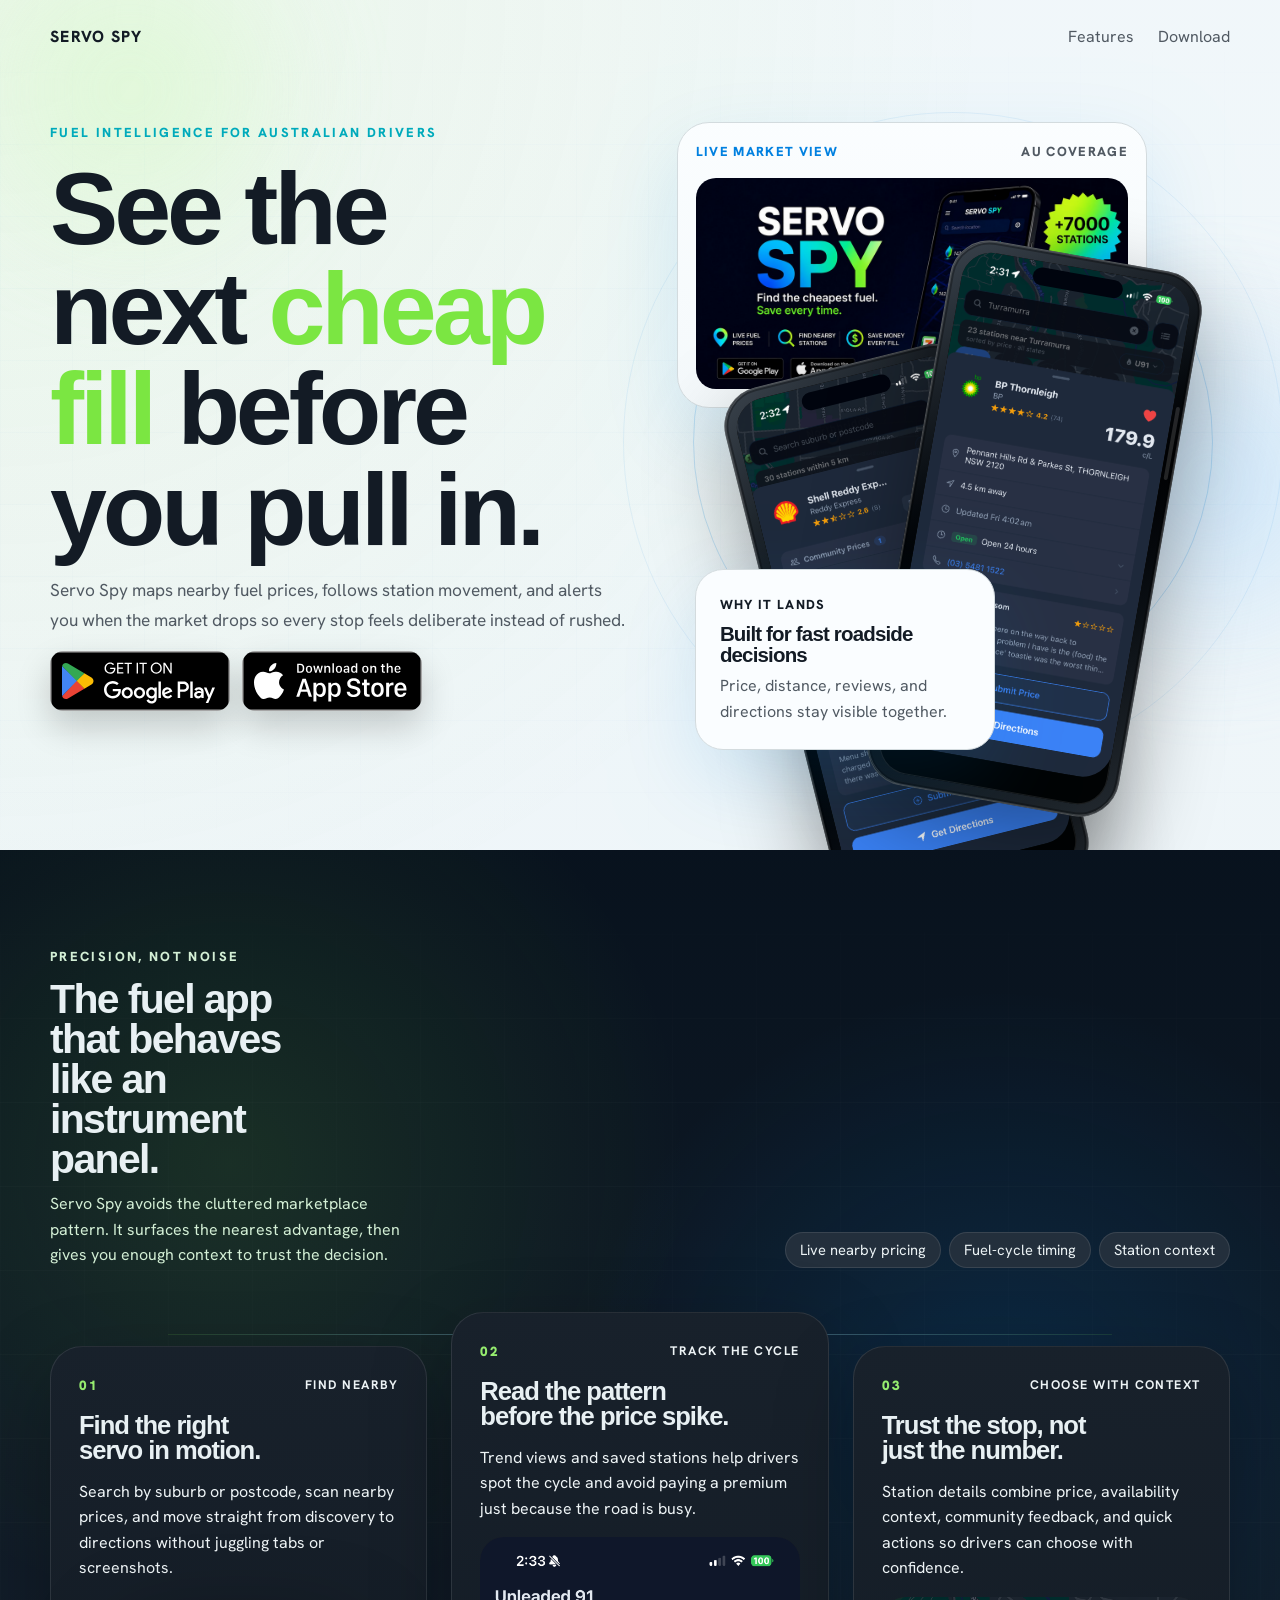
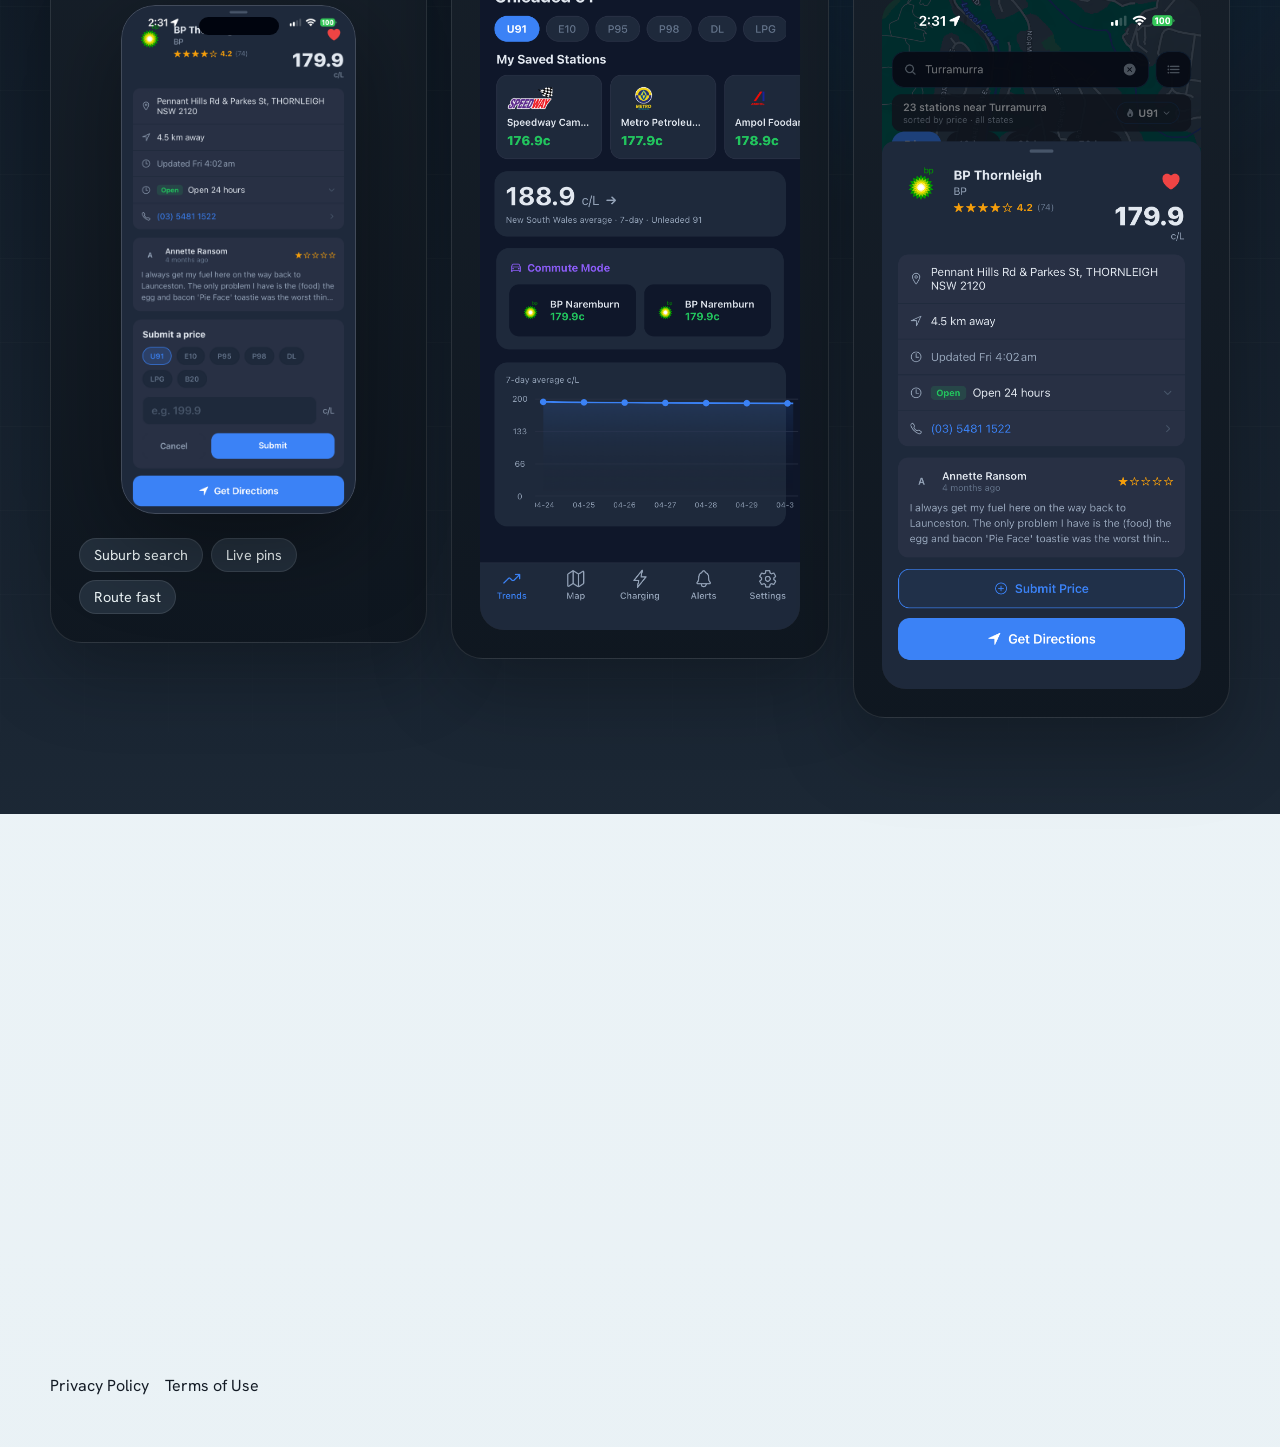
==== commit 8615b886: "Refine landing page CTA layout" ====
--- a/index.html
+++ b/index.html
@@ -31,7 +31,7 @@
 
     <header class="topbar page-shell">
       <a class="brand" href="./index.html" aria-label="Servo Spy home">
-        <img src="./media/servo-logo.png" alt="" />
+        
         <span>SERVO SPY</span>
       </a>
       <nav class="topnav" aria-label="Primary">
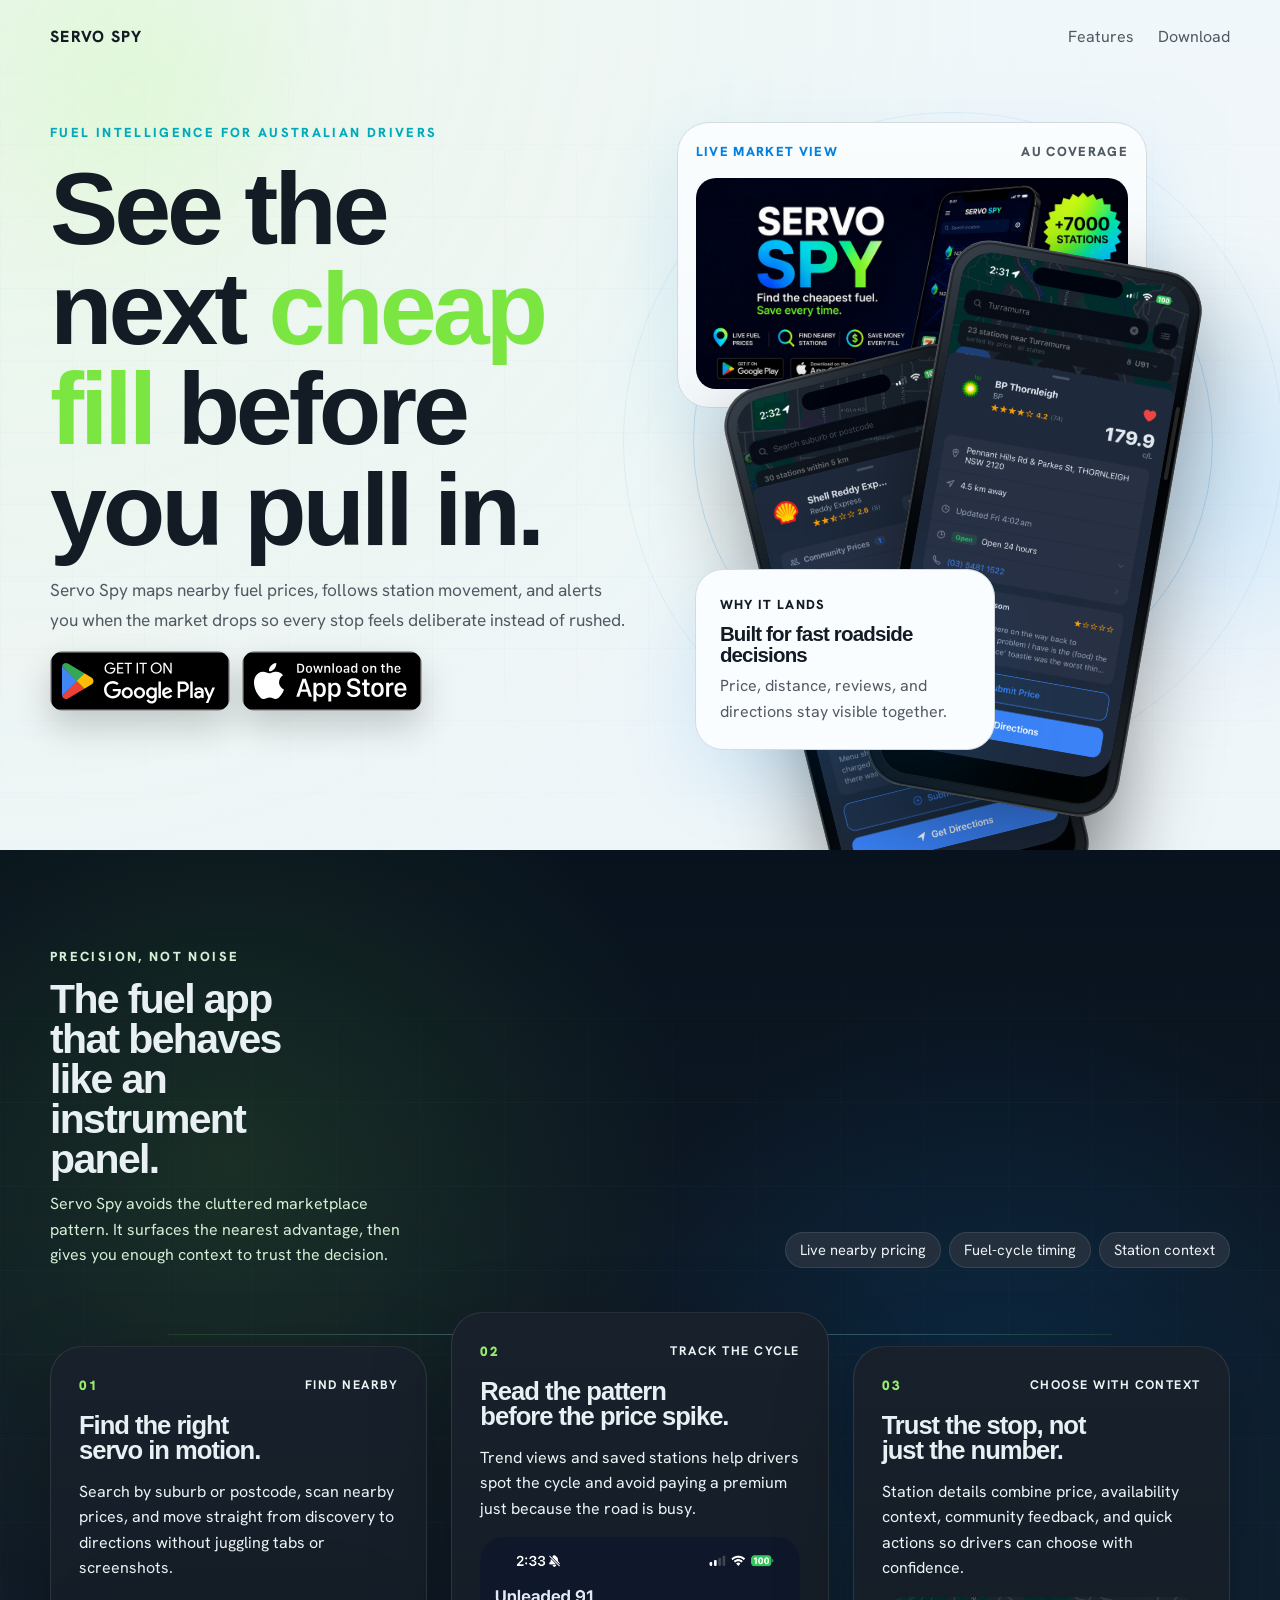
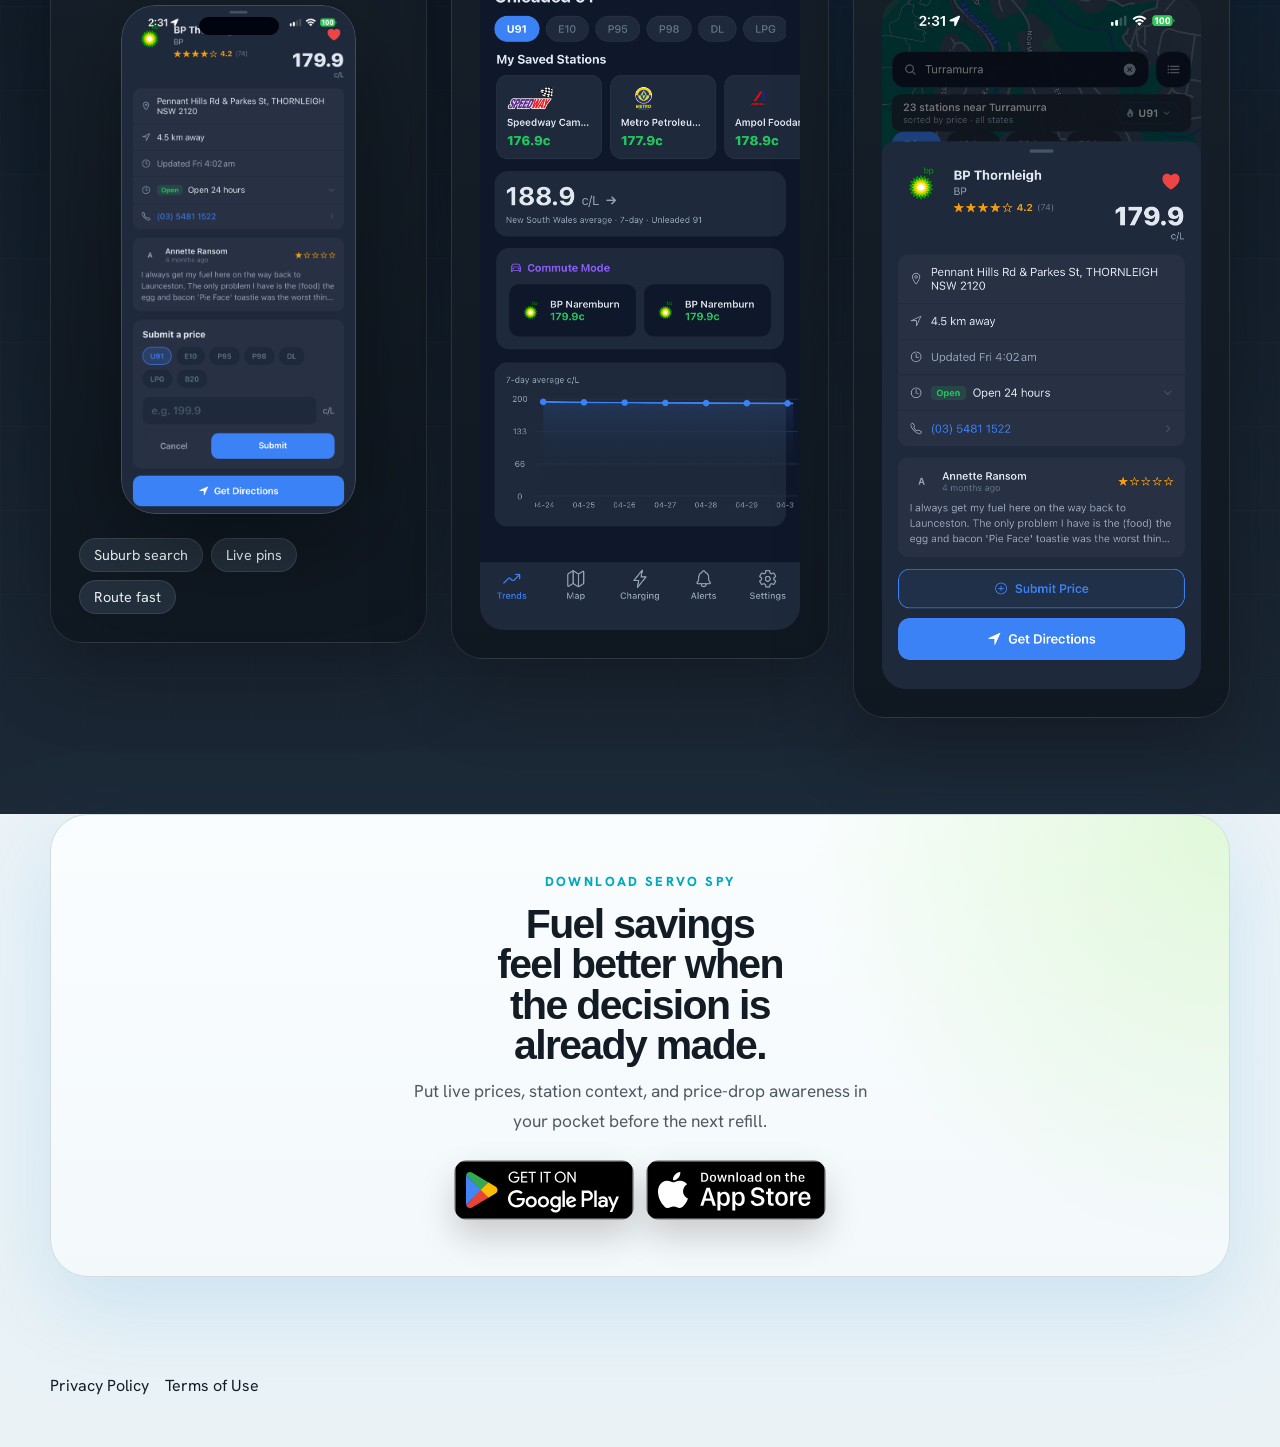
==== commit 67cfb54e: "chore: update App Store link" ====
--- a/index.html
+++ b/index.html
@@ -66,7 +66,7 @@
             </a>
             <a
               class="store-badge-link"
-              href="#app-store"
+              href="https://apps.apple.com/au/app/servo-spy/id6764490878"
               aria-label="Download Servo Spy on the App Store"
               title="Replace with the final App Store listing URL before launch"
             >
@@ -229,7 +229,7 @@
               </a>
               <a
                 class="store-badge-link"
-                href="#app-store"
+                href="https://apps.apple.com/au/app/servo-spy/id6764490878"
                 aria-label="Download Servo Spy on the App Store"
                 title="Replace with the final App Store listing URL before launch"
               >
